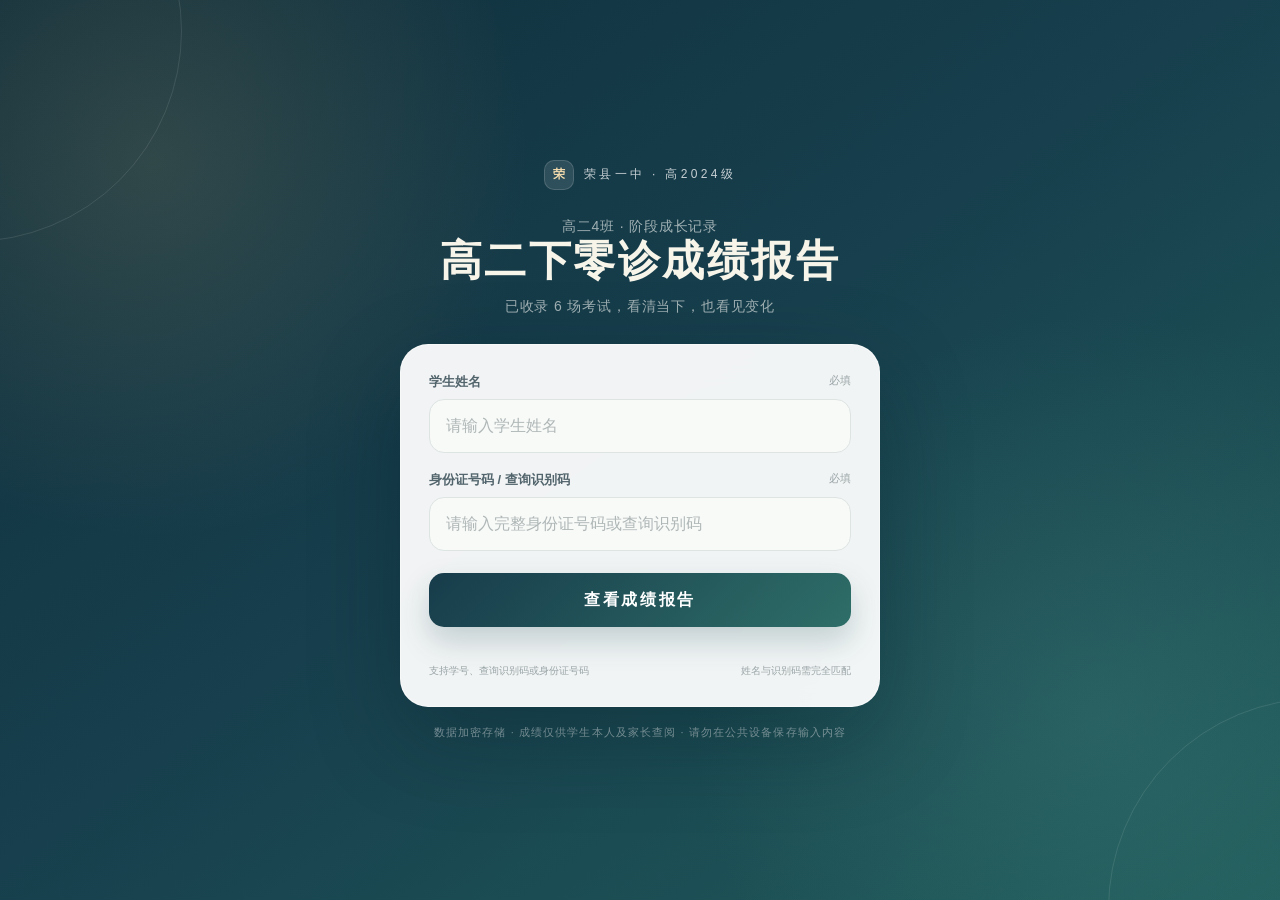
==== index.html @ 8558c01c "feat: 共享加密单源化+一键迁移清理+弱识别码生成+自动重试 - 新增 shared-crypto.js：凭据归一化/PBKDF2 参数/v3 派生与加解密的唯一事实来源，   查询页与发布台共同" ====
<!doctype html>
<html lang="zh-CN">
<head>
  <meta charset="utf-8">
  <meta name="viewport" content="width=device-width, initial-scale=1, viewport-fit=cover">
  <meta name="color-scheme" content="light">
  <meta name="theme-color" content="#173c4b">
  <meta name="robots" content="noindex,nofollow,noarchive">
  <meta http-equiv="Cache-Control" content="no-store, max-age=0">
  <title>个人成绩查询</title>
  <style>
    :root {
      --ink: #172733;
      --muted: #718087;
      --paper: #f4f2ec;
      --surface: rgba(255, 255, 255, .88);
      --surface-solid: #fffefa;
      --line: rgba(27, 55, 66, .11);
      --navy: #173c4b;
      --navy-2: #245768;
      --jade: #2f7168;
      --jade-soft: #e8f2ee;
      --gold: #bd8b48;
      --gold-soft: #f7eddd;
      --rose: #ad6261;
      --rose-soft: #f7eae8;
      --shadow: 0 22px 60px rgba(25, 48, 57, .10);
      --radius-xl: 30px;
      --radius-lg: 22px;
      --radius-md: 16px;
    }

    * { box-sizing: border-box; }
    html { scroll-behavior: smooth; }
    body {
      margin: 0;
      min-height: 100vh;
      color: var(--ink);
      background: var(--paper);
      font-family: -apple-system, BlinkMacSystemFont, "PingFang SC", "Microsoft YaHei", "Noto Sans CJK SC", sans-serif;
      -webkit-font-smoothing: antialiased;
      font-variant-numeric: tabular-nums;
    }
    button, input { font: inherit; }
    button { -webkit-tap-highlight-color: transparent; }
    [hidden] { display: none !important; }

    .query-view {
      position: relative;
      min-height: 100vh;
      display: grid;
      place-items: center;
      overflow: hidden;
      padding: 32px 18px;
      color: #f7f4ea;
      background:
        radial-gradient(circle at 12% 18%, rgba(211, 176, 114, .16), transparent 28%),
        radial-gradient(circle at 86% 80%, rgba(95, 163, 151, .19), transparent 31%),
        linear-gradient(145deg, #102f3c 0%, #173f4d 48%, #205c5b 100%);
    }
    .query-view::before,
    .query-view::after {
      content: "";
      position: absolute;
      width: 420px;
      height: 420px;
      border: 1px solid rgba(255,255,255,.10);
      border-radius: 50%;
    }
    .query-view::before { left: -240px; top: -180px; }
    .query-view::after { right: -250px; bottom: -220px; }

    .query-shell {
      position: relative;
      z-index: 1;
      width: min(100%, 480px);
    }
    .brand-mark {
      display: flex;
      align-items: center;
      justify-content: center;
      gap: 10px;
      margin-bottom: 28px;
      color: rgba(255,255,255,.76);
      font-size: 12px;
      letter-spacing: .28em;
    }
    .brand-seal {
      width: 30px;
      height: 30px;
      display: grid;
      place-items: center;
      border-radius: 10px;
      background: rgba(255,255,255,.11);
      border: 1px solid rgba(255,255,255,.15);
      color: #f5dcae;
      font-weight: 700;
      letter-spacing: 0;
    }
    .query-heading { text-align: center; margin-bottom: 28px; }
    .query-kicker {
      margin: 0 0 11px;
      color: #e3c48c;
      font-size: 12px;
      letter-spacing: .35em;
    }
    .query-heading h1 {
      margin: 0;
      font-size: clamp(30px, 8vw, 42px);
      font-weight: 660;
      letter-spacing: .06em;
      line-height: 1.18;
    }
    .query-heading p {
      margin: 13px 0 0;
      color: rgba(244,247,244,.62);
      font-size: 14px;
      letter-spacing: .06em;
    }
    .query-card {
      padding: 28px;
      border-radius: 28px;
      background: rgba(255,255,255,.94);
      border: 1px solid rgba(255,255,255,.50);
      box-shadow: 0 32px 90px rgba(4, 23, 31, .28);
      color: var(--ink);
      backdrop-filter: blur(18px);
    }
    .field + .field { margin-top: 18px; }
    .field label {
      display: flex;
      justify-content: space-between;
      margin: 0 0 8px;
      color: #52646c;
      font-size: 13px;
      font-weight: 650;
    }
    .field label span { color: #9aa5a7; font-weight: 400; font-size: 11px; }
    .field input {
      width: 100%;
      height: 54px;
      padding: 0 16px;
      border: 1px solid #dde4e2;
      border-radius: 15px;
      outline: none;
      color: var(--ink);
      background: #f8faf8;
      transition: .2s ease;
    }
    .field input:focus {
      border-color: #5c928a;
      background: white;
      box-shadow: 0 0 0 4px rgba(47, 113, 104, .10);
    }
    .field input[aria-invalid="true"] { border-color: #bf7470; background: #fffafa; box-shadow: 0 0 0 3px rgba(173,98,97,.08); }
    .field input::placeholder { color: #afb7b7; }
    .input-wrap { position: relative; }
    .input-wrap input { padding-right: 48px; }
    .field-clear { position: absolute; top: 50%; right: 11px; width: 30px; height: 30px; display: grid; place-items: center; padding: 0; border: 0; border-radius: 50%; color: #7d8a8c; background: #e9efed; font-size: 18px; line-height: 1; transform: translateY(-50%); cursor: pointer; }
    .field-clear:hover { color: var(--navy); background: #dce9e5; }
    .primary-btn {
      width: 100%;
      height: 54px;
      margin-top: 22px;
      border: 0;
      border-radius: 15px;
      color: white;
      background: linear-gradient(135deg, #173c4b, #2e6e68);
      box-shadow: 0 14px 30px rgba(28, 79, 82, .22);
      font-weight: 650;
      letter-spacing: .16em;
      cursor: pointer;
      transition: transform .2s ease, box-shadow .2s ease;
    }
    .primary-btn:hover { transform: translateY(-1px); box-shadow: 0 18px 34px rgba(28, 79, 82, .28); }
    .primary-btn:active { transform: translateY(0); }
    .primary-btn:disabled { opacity: .72; cursor: wait; transform: none; }
    .primary-btn[aria-busy="true"]::after { content: ""; width: 13px; height: 13px; margin-left: 8px; border: 2px solid rgba(255,255,255,.42); border-top-color: #fff; border-radius: 50%; animation: spin .7s linear infinite; }
    .error {
      min-height: 20px;
      margin-top: 12px;
      color: #a55353;
      text-align: center;
      font-size: 12px;
    }
    .query-helper { display: flex; justify-content: space-between; gap: 12px; margin-top: 4px; color: #9aa5a7; font-size: 10px; line-height: 1.5; }
    .query-js-warning { margin: 12px 0 0; padding: 10px 12px; border-radius: 10px; color: #8a4f4f; background: var(--rose-soft); font-size: 12px; text-align: center; }
    .query-note {
      margin: 18px 0 0;
      color: rgba(255,255,255,.48);
      text-align: center;
      font-size: 11px;
      letter-spacing: .10em;
    }

    .report-view { min-height: 100vh; padding: 22px 18px 56px; }
    .report-shell { width: min(100%, 1120px); margin: 0 auto; }
    .report-nav {
      display: flex;
      align-items: center;
      justify-content: space-between;
      min-height: 48px;
      margin-bottom: 18px;
    }
    .report-brand { display: flex; align-items: center; gap: 10px; color: var(--navy); font-weight: 700; }
    .report-brand .brand-seal { color: white; background: var(--navy); border: 0; }
    .ghost-btn {
      min-height: 40px;
      padding: 0 16px;
      border-radius: 999px;
      border: 1px solid var(--line);
      background: rgba(255,255,255,.72);
      color: #4d6068;
      cursor: pointer;
    }
    .hero {
      position: relative;
      overflow: hidden;
      display: grid;
      grid-template-columns: minmax(260px, 1.05fr) minmax(360px, 1.35fr);
      gap: 28px;
      padding: clamp(26px, 4.5vw, 48px);
      border-radius: var(--radius-xl);
      color: white;
      background:
        radial-gradient(circle at 92% 8%, rgba(222, 190, 130, .18), transparent 34%),
        linear-gradient(135deg, #153946 0%, #1e5260 60%, #2d6b63 100%);
      box-shadow: var(--shadow);
    }
    .hero::after {
      content: "";
      position: absolute;
      width: 360px;
      height: 360px;
      right: -220px;
      bottom: -250px;
      border-radius: 50%;
      border: 1px solid rgba(255,255,255,.16);
    }
    .student-meta { position: relative; z-index: 1; }
    .eyebrow { margin: 0 0 12px; color: rgba(255,255,255,.60); font-size: 11px; letter-spacing: .24em; }
    .student-name { margin: 0; font-size: clamp(30px, 5vw, 44px); font-weight: 680; letter-spacing: .08em; }
    .class-tag {
      display: inline-flex;
      margin-top: 12px;
      padding: 6px 11px;
      border-radius: 999px;
      color: #e9d6ad;
      background: rgba(255,255,255,.09);
      border: 1px solid rgba(255,255,255,.12);
      font-size: 11px;
    }
    .score-line { display: flex; align-items: flex-end; gap: 12px; margin-top: 30px; }
    .score-number { font-size: clamp(58px, 10vw, 88px); font-weight: 740; letter-spacing: -.05em; line-height: .86; }
    .score-unit { padding-bottom: 8px; color: rgba(255,255,255,.58); font-size: 13px; }
    .status-badge {
      display: inline-flex;
      align-items: center;
      gap: 8px;
      margin-top: 20px;
      padding: 8px 12px;
      border-radius: 999px;
      background: rgba(255,255,255,.11);
      border: 1px solid rgba(255,255,255,.14);
      font-size: 13px;
    }
    .status-dot { width: 8px; height: 8px; border-radius: 50%; background: #8fd0b4; box-shadow: 0 0 0 5px rgba(143,208,180,.11); }
    .hero-data { position: relative; z-index: 1; display: grid; align-content: center; gap: 12px; }
    .rank-grid { display: grid; grid-template-columns: repeat(3, 1fr); gap: 12px; }
    .rank-card, .cutoff-card {
      padding: 18px;
      border-radius: 18px;
      background: rgba(255,255,255,.09);
      border: 1px solid rgba(255,255,255,.12);
    }
    .rank-card span, .cutoff-card span { display: block; color: rgba(255,255,255,.55); font-size: 10px; letter-spacing: .10em; }
    .rank-card strong { display: block; margin-top: 7px; font-size: clamp(20px, 3vw, 30px); font-weight: 680; }
    .rank-card small { color: rgba(255,255,255,.46); font-size: 10px; }
    .cutoff-grid { display: grid; grid-template-columns: 1fr 1fr; gap: 12px; }
    .cutoff-card strong { display: block; margin-top: 7px; font-size: 20px; }
    .cutoff-card small { display: block; margin-top: 4px; color: rgba(255,255,255,.48); font-size: 10px; }

    .section-grid { display: grid; grid-template-columns: 1.12fr .88fr; gap: 18px; margin-top: 18px; }
    .panel {
      padding: clamp(20px, 3vw, 28px);
      border-radius: var(--radius-lg);
      background: var(--surface);
      border: 1px solid rgba(255,255,255,.75);
      box-shadow: 0 12px 40px rgba(25, 48, 57, .055);
      backdrop-filter: blur(10px);
    }
    .panel-head { display: flex; align-items: flex-start; justify-content: space-between; gap: 18px; margin-bottom: 20px; }
    .panel-title { margin: 0; font-size: 18px; font-weight: 700; letter-spacing: .04em; }
    .panel-subtitle { margin: 6px 0 0; color: var(--muted); font-size: 12px; line-height: 1.6; }
    .tiny-legend { color: #899496; font-size: 10px; white-space: nowrap; }

    .subjects { display: grid; gap: 10px; }
    .subject-row {
      padding: 16px;
      border-radius: 17px;
      background: #fbfbf8;
      border: 1px solid #edf0ec;
    }
    .subject-top { display: grid; grid-template-columns: 52px 64px 1fr auto; align-items: center; gap: 12px; }
    .subject-name { color: #41545c; font-size: 13px; font-weight: 700; }
    .subject-score { font-size: 25px; font-weight: 750; letter-spacing: -.03em; }
    .subject-score small { margin-left: 2px; color: #9aa4a4; font-size: 10px; font-weight: 400; }
    .subject-rank { color: #738186; font-size: 11px; }
    .state-pill { padding: 6px 9px; border-radius: 999px; font-size: 10px; font-weight: 700; white-space: nowrap; }
    .state-control { color: #245f50; background: var(--jade-soft); }
    .state-bachelor { color: #745622; background: var(--gold-soft); }
    .state-close { color: #875858; background: var(--rose-soft); }
    .state-below { color: #7a6d69; background: #eeeae6; }
    .meter { position: relative; height: 7px; margin: 14px 0 8px; border-radius: 999px; background: #e9ece8; overflow: visible; }
    .meter-fill { display: block; height: 100%; border-radius: inherit; background: linear-gradient(90deg, #9ebcb5, #36756c); }
    .meter-mark { position: absolute; top: -3px; width: 2px; height: 13px; border-radius: 2px; }
    .meter-mark.bachelor { background: #cda25d; }
    .meter-mark.control { background: #235d54; }
    .subject-foot { display: flex; justify-content: space-between; gap: 10px; color: #879294; font-size: 10px; }
    .subject-diffs { display: flex; gap: 10px; flex-wrap: wrap; }
    .diff-positive { color: #2f7168; }
    .diff-negative { color: #9a6762; }

    .insights { display: grid; gap: 12px; }
    .insight {
      position: relative;
      padding: 18px 18px 18px 50px;
      border-radius: 18px;
      background: #fbfbf8;
      border: 1px solid #edf0ec;
    }
    .insight-index {
      position: absolute;
      left: 17px;
      top: 17px;
      width: 22px;
      height: 22px;
      display: grid;
      place-items: center;
      border-radius: 8px;
      color: white;
      background: var(--navy-2);
      font-size: 10px;
    }
    .insight h4 { margin: 0; color: #30464f; font-size: 13px; }
    .insight p { margin: 6px 0 0; color: #738084; font-size: 12px; line-height: 1.65; }

    .trend-panel { margin-top: 18px; }
    .trend-tabs { display: flex; gap: 7px; flex-wrap: wrap; }
    .trend-tab {
      min-height: 32px;
      padding: 0 12px;
      border: 1px solid #e2e8e5;
      border-radius: 999px;
      color: #66777d;
      background: #fafbf9;
      font-size: 11px;
      cursor: pointer;
    }
    .trend-tab.active { color: white; background: var(--navy); border-color: var(--navy); }
    .chart-wrap { position: relative; height: 260px; margin-top: 18px; }
    .chart-wrap canvas { display: block; width: 100%; height: 100%; }
    .chart-wrap canvas:focus-visible { outline: 3px solid rgba(47,113,104,.22); outline-offset: -3px; border-radius: 12px; }
    .chart-tooltip { position: absolute; z-index: 2; display: grid; gap: 3px; min-width: 112px; padding: 9px 11px; border: 1px solid rgba(255,255,255,.78); border-radius: 11px; color: #fff; background: rgba(23,60,75,.94); box-shadow: 0 10px 25px rgba(23,60,75,.18); pointer-events: none; font-size: 10px; }
    .chart-tooltip b { color: #e3c48c; font-size: 10px; }
    .chart-tooltip span { color: rgba(255,255,255,.78); }
    .chart-empty {
      position: absolute;
      inset: 0;
      display: grid;
      place-items: center;
      border-radius: 18px;
      color: #879294;
      background: #f8f9f6;
      font-size: 12px;
    }
    .exam-strip { display: grid; grid-template-columns: repeat(6, 1fr); gap: 8px; margin-top: 8px; }
    .exam-card { padding: 10px 8px; border-radius: 13px; background: #f8f9f6; text-align: center; }
    .exam-card strong { display: block; color: #334952; font-size: 12px; }
    .exam-card span { display: block; margin-top: 4px; color: #8b9697; font-size: 9px; line-height: 1.35; }

    .rank-timeline { display: grid; grid-template-columns: repeat(6, 1fr); gap: 9px; margin-top: 16px; }
    .rank-stop { min-height: 116px; padding: 13px; border-radius: 16px; background: #fafaf7; border: 1px solid #edf0ec; }
    .scope-tag { display: inline-flex; padding: 4px 7px; border-radius: 999px; font-size: 9px; }
    .scope-city { color: #2b5d70; background: #e7f0f3; }
    .scope-school { color: #4e685f; background: #e9f0ec; }
    .rank-stop strong { display: block; margin-top: 13px; font-size: 19px; }
    .rank-stop p { margin: 5px 0 0; color: #849092; font-size: 10px; line-height: 1.45; }
    .zero-ranks { margin-top: 8px; color: #587079; font-size: 9px; line-height: 1.6; }

    .detail-grid { display: grid; grid-template-columns: 1fr 1fr; gap: 18px; margin-top: 18px; }
    details.panel { padding: 0; overflow: hidden; }
    details.panel summary {
      list-style: none;
      display: flex;
      align-items: center;
      justify-content: space-between;
      gap: 18px;
      padding: 22px 24px;
      cursor: pointer;
    }
    details.panel summary::-webkit-details-marker { display: none; }
    .summary-sign { width: 30px; height: 30px; display: grid; place-items: center; border-radius: 50%; background: #edf2ef; color: #526b63; transition: transform .2s ease; }
    details[open] .summary-sign { transform: rotate(45deg); }
    .detail-body { padding: 0 24px 24px; }
    .knowledge-list { display: grid; gap: 10px; }
    .knowledge-item { display: grid; grid-template-columns: 44px 1fr auto; gap: 10px; align-items: center; padding: 13px; border-radius: 14px; background: #fafaf7; }
    .knowledge-item b { font-size: 12px; }
    .knowledge-item span { color: #68787d; font-size: 11px; }
    .knowledge-item small { color: #9b6a62; font-size: 10px; }

    .class-context { display: grid; grid-template-columns: repeat(4, 1fr); gap: 10px; }
    .context-stat { padding: 16px; border-radius: 16px; background: #fafaf7; text-align: center; }
    .context-stat strong { display: block; font-size: 22px; }
    .context-stat span { display: block; margin-top: 5px; color: #849092; font-size: 10px; }
    .source-note { margin: 18px 0 0; color: #929b9a; text-align: center; font-size: 10px; line-height: 1.7; }
    .report-actions { display: flex; justify-content: center; gap: 9px; margin: 17px 0 0; }
    .report-actions .ghost-btn { min-width: 108px; min-height: 38px; font-size: 11px; }
    .report-action-main { color: #fff; border-color: var(--navy); background: var(--navy); }

    .fade-in { animation: fadeIn .45s ease both; }
    @keyframes fadeIn { from { opacity: 0; transform: translateY(10px); } to { opacity: 1; transform: translateY(0); } }
    @keyframes spin { to { transform: rotate(360deg); } }

    @media (max-width: 860px) {
      .hero, .section-grid, .detail-grid { grid-template-columns: 1fr; }
      .rank-timeline { grid-template-columns: repeat(3, 1fr); }
      .exam-strip { grid-template-columns: repeat(3, 1fr); }
    }
    @media (max-width: 560px) {
      .report-view { padding: 12px 10px 38px; }
      .report-nav { padding: 0 6px; }
      .hero { padding: 26px 20px; border-radius: 24px; }
      .score-number { font-size: 68px; }
      .rank-grid { grid-template-columns: 1fr 1fr 1fr; gap: 7px; }
      .rank-card { padding: 13px 9px; }
      .rank-card strong { font-size: 20px; }
      .cutoff-card { padding: 14px; }
      .panel { padding: 20px 16px; }
      .subject-top { grid-template-columns: 43px 58px 1fr; gap: 8px; }
      .subject-rank { text-align: right; }
      .state-pill { grid-column: 1 / -1; justify-self: start; }
      .rank-timeline { grid-template-columns: 1fr 1fr; }
      .class-context { grid-template-columns: 1fr 1fr; }
      .panel-head { flex-direction: column; gap: 8px; }
      .chart-wrap { height: 230px; }
      .query-card { padding: 24px 20px; }
      .query-helper { flex-direction: column; gap: 3px; text-align: center; }
      .report-actions { position: sticky; bottom: calc(10px + env(safe-area-inset-bottom)); z-index: 5; margin: 17px -8px 0; padding: 8px; border: 1px solid rgba(255,255,255,.72); border-radius: 16px; background: rgba(244,242,236,.86); box-shadow: 0 12px 30px rgba(25,48,57,.10); backdrop-filter: blur(12px); }
      .report-actions .ghost-btn { flex: 1; }
    }
  </style>
</head>
<body>
  <main>
    <section class="query-view" id="queryView">
      <div class="query-shell fade-in">
        <div class="brand-mark"><span class="brand-seal">荣</span><span>荣县一中 · 高2024级</span></div>
        <header class="query-heading">
          <p class="query-kicker" id="queryKicker">阶段成长记录</p>
          <h1 id="queryTitle">个人成绩查询</h1>
          <p id="querySubtitle">看清当下，也看见这一路的变化</p>
        </header>
        <form class="query-card" id="queryForm" novalidate aria-describedby="queryHint">
          <div class="field">
            <label for="nameInput">学生姓名 <span>必填</span></label>
            <div class="input-wrap"><input id="nameInput" name="name" type="text" autocomplete="off" autocapitalize="none" autocorrect="off" spellcheck="false" enterkeyhint="next" maxlength="20" placeholder="请输入学生姓名"><button class="field-clear" type="button" data-clear="nameInput" aria-label="清空学生姓名" hidden>×</button></div>
          </div>
          <div class="field">
            <label for="idInput">身份证号码 / 查询识别码 <span>必填</span></label>
            <div class="input-wrap"><input id="idInput" name="id" type="text" inputmode="text" autocomplete="off" autocapitalize="characters" autocorrect="off" spellcheck="false" enterkeyhint="done" maxlength="40" placeholder="请输入完整身份证号码或查询识别码"><button class="field-clear" type="button" data-clear="idInput" aria-label="清空查询识别码" hidden>×</button></div>
          </div>
          <button class="primary-btn" id="queryButton" type="submit">查看成绩报告</button>
          <div class="error" id="errorText" role="alert" aria-live="polite"></div>
          <noscript><p class="query-js-warning">成绩解密需要 JavaScript，请开启后刷新页面。</p></noscript>
          <div class="query-helper"><span>支持学号、查询识别码或身份证号码</span><span>姓名与识别码需完全匹配</span></div>
        </form>
        <p class="query-note" id="queryHint">数据加密存储 · 成绩仅供学生本人及家长查阅 · 请勿在公共设备保存输入内容</p>
      </div>
    </section>

    <section class="report-view" id="reportView" hidden>
      <div class="report-shell" id="reportShell"></div>
    </section>
  </main>

  <script src="shared-crypto.js?v=20260829-1"></script>
  <script>
    "use strict";
    const STUDENTS = [];
    // 班级聚合数据（平均分/上线人数等）不再硬编码在公开页面源码中：
    // 这些数字只随学生本人的加密记录（classSummary 字段）在查询成功后展示。
    const CLASS_SUMMARY = null;
    const BUILD_META = {"examCount":6,"className":"高二4班","latestExam":"高二下零诊","latestExamId":"legacy-zero","dataVersion":"legacy-20260716","generatedAt":"2026-07-16T12:45:11.778Z"};

    const SUBJECTS = [
      { key: "chinese", name: "语文", max: 150 },
      { key: "math", name: "数学", max: 150 },
      { key: "english", name: "英语", max: 150 },
      { key: "physics", name: "物理", max: 100 },
      { key: "chemistry", name: "化学", max: 100 },
      { key: "biology", name: "生物", max: 100 },
    ];
    const EXAM_SHORT = {
      "高一下期末": "高一下期末",
      "高二上期末": "高二上期末",
      "高二下第一次月考": "第一次月考",
      "高二下半期考试": "半期考试",
      "高二下第二次月考": "第二次月考",
      "高二下零诊": "零诊",
    };

    const queryView = document.getElementById("queryView");
    const reportView = document.getElementById("reportView");
    const reportShell = document.getElementById("reportShell");
    const queryForm = document.getElementById("queryForm");
    const nameInput = document.getElementById("nameInput");
    const idInput = document.getElementById("idInput");
    const errorText = document.getElementById("errorText");
    const queryButton = document.getElementById("queryButton");
    const queryKicker = document.getElementById("queryKicker");
    const queryTitle = document.getElementById("queryTitle");
    const querySubtitle = document.getElementById("querySubtitle");

    const escapeHtml = (value) => String(value ?? "")
      .replace(/&/g, "&amp;")
      .replace(/</g, "&lt;")
      .replace(/>/g, "&gt;")
      .replace(/\"/g, "&quot;")
      .replace(/'/g, "&#039;");
    const number = (value) => {
      if (value == null) return null;
      if (typeof value === "string" && !value.trim()) return null;
      if (["—", "-", "--", "无", "暂无", "null", "undefined", "/"].includes(String(value).trim().toLowerCase())) return null;
      const parsed = Number(value);
      return Number.isFinite(parsed) ? parsed : null;
    };
    const fmt = (value, digits = 1) => number(value) == null ? "—" : Number(value).toFixed(digits).replace(/\.0$/, "");
    const signed = (value) => {
      const n = number(value);
      return n == null ? "—" : `${n >= 0 ? "+" : ""}${n.toFixed(1)}`;
    };
    const statusFor = (controlDiff, bachelorDiff) => {
      const control = number(controlDiff);
      const bachelor = number(bachelorDiff);
      if (control != null && control >= 0) return { label: "特控线上", cls: "state-control" };
      if (bachelor != null && bachelor >= 0) return { label: "本科线上", cls: "state-bachelor" };
      if (bachelor != null && bachelor >= -10) return { label: "本科临界", cls: "state-close" };
      if (bachelor != null) return { label: "本科线下", cls: "state-below" };
      return { label: "暂无线差", cls: "state-close" };
    };
    const diffClass = (value) => number(value) == null ? "diff-neutral" : number(value) >= 0 ? "diff-positive" : "diff-negative";

    // 加密与凭据归一化原语统一来自 shared-crypto.js（与发布工作台共用同一份实现）
    const { sha256Hex, canonicalStudentName, canonicalQueryId, buildStudentSecret, deriveV3Keyring, decryptV3Record, decryptLegacyRecord } = window.GradeQueryCrypto;

    let dataBundlePromise = null;
    let versionInfoPromise = null;
    let activeDataMeta = { ...BUILD_META, schemaVersion: 1, dataVersion: BUILD_META.dataVersion || "legacy" };
    let chartObserver = null;
    let autoRetryTimer = null;
    let autoRetryCount = 0;

    async function fetchTextWithTimeout(url, timeout = 9000) {
      const controller = new AbortController();
      const timer = window.setTimeout(() => controller.abort(), timeout);
      try {
        const response = await fetch(url, { cache: "no-store", signal: controller.signal });
        if (!response.ok) return null;
        return await response.text();
      } finally {
        window.clearTimeout(timer);
      }
    }

    async function fetchJsonWithTimeout(url, timeout = 9000) {
      const text = await fetchTextWithTimeout(url, timeout);
      return text == null ? null : JSON.parse(text);
    }

    function applyLandingMeta(meta) {
      if (!meta?.latestExam) return;
      const reportTitle = `${meta.latestExam}成绩报告`;
      queryTitle.textContent = reportTitle;
      queryKicker.textContent = meta.className ? `${meta.className} · 阶段成长记录` : "阶段成长记录";
      querySubtitle.textContent = meta.examCount > 1 ? `已收录 ${meta.examCount} 场考试，看清当下，也看见变化` : "看清当下，也看见这一路的变化";
      document.title = `${reportTitle} · ${meta.className || "成绩查询"}`;
    }

    function loadVersionInfo() {
      if (!versionInfoPromise) {
        versionInfoPromise = fetchJsonWithTimeout(`data/version.json?v=${Date.now()}`).then((version) => {
          if (version?.kind !== "grade-query-version" || version.schemaVersion !== 2) {
            versionInfoPromise = null;
            return null;
          }
          activeDataMeta = { ...activeDataMeta, ...version };
          applyLandingMeta(version);
          return version;
        }).catch(() => {
          versionInfoPromise = null;
          return null;
        });
      }
      return versionInfoPromise;
    }

    function loadDataBundle() {
      if (!dataBundlePromise) {
        const task = Promise.all([
          loadVersionInfo(),
          fetchTextWithTimeout(`data/grade-data.v2.json?v=${Date.now()}`),
        ]).then(async ([version, rawBundle]) => {
          if (!rawBundle) {
            if (version) {
              versionInfoPromise = null;
              const updating = new Error("成绩数据文件尚未同步完成。");
              updating.code = "DATA_UPDATING";
              throw updating;
            }
            return null;
          }
          let bundle;
          try { bundle = JSON.parse(rawBundle); }
          catch (error) {
            const invalid = new Error("成绩数据文件格式异常，请联系老师重新发布。");
            invalid.code = "DATA_INVALID";
            throw invalid;
          }
          if (bundle?.kind !== "grade-query-bundle" || bundle.schemaVersion !== 2) {
            const invalid = new Error("成绩数据文件版本无法识别，请联系老师重新发布。");
            invalid.code = "DATA_INVALID";
            throw invalid;
          }
          if (!version?.bundleSha256) {
            const updating = new Error("成绩数据版本文件尚未同步完成。");
            updating.code = "DATA_UPDATING";
            throw updating;
          }
          const actualHash = await sha256Hex(JSON.stringify(bundle));
          if (actualHash !== version.bundleSha256 || (version.dataVersion && version.dataVersion !== bundle.dataVersion)) {
            versionInfoPromise = null;
            const updating = new Error("成绩数据正在更新，版本尚未同步完成。");
            updating.code = "DATA_UPDATING";
            throw updating;
          }
          const recordCount = Object.keys(bundle.records || {}).length;
          if (!bundle.records || recordCount !== bundle.recordCount || recordCount !== bundle.studentCount) {
            const invalid = new Error("成绩数据记录数量校验失败，请联系老师重新发布。");
            invalid.code = "DATA_INVALID";
            throw invalid;
          }
          activeDataMeta = {
            ...activeDataMeta,
            schemaVersion: bundle.schemaVersion,
            dataVersion: bundle.dataVersion || "v2",
            generatedAt: bundle.generatedAt,
            studentCount: bundle.studentCount,
            examCount: bundle.examCount,
            latestExam: bundle.latestExam,
          };
          applyLandingMeta(activeDataMeta);
          return bundle;
        });
        dataBundlePromise = task.then((bundle) => {
          if (!bundle) dataBundlePromise = null;
          return bundle;
        }).catch((error) => {
          dataBundlePromise = null;
          throw error;
        });
      }
      return dataBundlePromise;
    }

    async function loadStudent(name, id) {
      const secret = await buildStudentSecret(name, id);
      const bundle = await loadDataBundle();
      const v3Keyring = await deriveV3Keyring(secret);
      if (bundle) {
        const records = bundle.records || {};
        const v3Record = records[v3Keyring.fileId];
        if (v3Record && v3Record.v === 3) return decryptV3Record(v3Keyring, v3Record);
        const v2Id = await sha256Hex(`grade-query-v2|${secret}`);
        if (records[v2Id]) return decryptLegacyRecord(secret, records[v2Id]);
        return null;
      }
      const legacyId = await sha256Hex(`grade-query-v1|${secret}`);
      const encrypted = await fetchJsonWithTimeout(`data/${legacyId}.json`);
      if (!encrypted) return null;
      return decryptLegacyRecord(secret, encrypted);
    }

    async function handleQuery(event) {
      if (event) event.preventDefault();
      if (autoRetryTimer) {
        window.clearTimeout(autoRetryTimer);
        autoRetryTimer = null;
      }
      const name = canonicalStudentName(nameInput.value);
      const id = canonicalQueryId(idInput.value);
      errorText.textContent = "";
      nameInput.removeAttribute("aria-invalid");
      idInput.removeAttribute("aria-invalid");
      if (!name || !id) {
        errorText.textContent = "请同时填写学生姓名和完整身份证号码 / 查询识别码";
        const missingInput = !name ? nameInput : idInput;
        missingInput.setAttribute("aria-invalid", "true");
        missingInput.focus();
        return;
      }
      if (!window.crypto?.subtle || !window.isSecureContext) {
        errorText.textContent = "请使用微信、Chrome、Edge 或 Safari 通过 HTTPS 打开本页面。";
        return;
      }
      queryButton.disabled = true;
      queryButton.textContent = "正在安全读取…";
      queryButton.setAttribute("aria-busy", "true");
      try {
        const student = await loadStudent(name, id);
        if (!student) {
          errorText.textContent = "姓名或查询识别信息不匹配，请重新核对";
          nameInput.setAttribute("aria-invalid", "true");
          idInput.setAttribute("aria-invalid", "true");
          return;
        }
        if (!student.current) {
          errorText.textContent = `该学生暂未匹配到${activeDataMeta.latestExam || "本次考试"}成绩`;
          return;
        }
        renderReport(student);
        autoRetryCount = 0;
      } catch (error) {
        console.error(error);
        queryView.hidden = false;
        reportView.hidden = true;
        // Pages 双文件发布存在短暂的 CDN 缓存错位窗口（通常 1 分钟内自愈），
        // 对家长最有用的做法是倒计时自动重试，而不是要求他们手动刷新。
        if (error?.code === "DATA_UPDATING" && autoRetryCount < 2 && nameInput.value.trim() && idInput.value.trim()) {
          autoRetryCount += 1;
          const waitSeconds = 30;
          errorText.textContent = `成绩数据正在更新，${waitSeconds} 秒后自动重试（第 ${autoRetryCount}/2 次）…`;
          autoRetryTimer = window.setTimeout(() => {
            autoRetryTimer = null;
            if (nameInput.value.trim() && idInput.value.trim()) queryForm.requestSubmit();
          }, waitSeconds * 1000);
          return;
        }
        errorText.textContent = error?.code === "DATA_UPDATING"
          ? "成绩数据正在更新，请稍等一分钟后刷新页面再查询。"
          : error?.code === "DATA_INVALID"
            ? "成绩数据文件异常，请联系老师重新发布。"
            : error?.name === "AbortError"
              ? "读取超时，请检查网络后重试。"
              : "查询失败，请检查网络后重试，或确认姓名和查询识别码。";
      } finally {
        queryButton.disabled = false;
        queryButton.textContent = "查看成绩报告";
        queryButton.removeAttribute("aria-busy");
      }
    }

    queryForm.addEventListener("submit", handleQuery);

    function syncClearButton(input) {
      const button = document.querySelector(`[data-clear="${input.id}"]`);
      if (button) button.hidden = !input.value;
    }

    [nameInput, idInput].forEach((input) => {
      input.addEventListener("input", () => {
        syncClearButton(input);
        input.removeAttribute("aria-invalid");
        errorText.textContent = "";
      });
      input.addEventListener("keydown", (event) => {
        if (event.isComposing || event.keyCode === 229) {
          if (event.key === "Enter") event.preventDefault();
          return;
        }
        if (event.key === "Enter" && input === nameInput && idInput.value.trim() === "") {
          event.preventDefault();
          idInput.focus();
        }
        if (event.key === "Enter" && input === idInput) {
          event.preventDefault();
          if (typeof queryForm.requestSubmit === "function") queryForm.requestSubmit();
          else queryButton.click();
        }
      });
      syncClearButton(input);
    });
    document.querySelectorAll("[data-clear]").forEach((button) => {
      button.addEventListener("click", () => {
        const input = document.getElementById(button.dataset.clear);
        if (!input) return;
        input.value = "";
        syncClearButton(input);
        input.removeAttribute("aria-invalid");
        input.focus();
        errorText.textContent = "";
      });
    });
    applyLandingMeta(activeDataMeta);
    loadVersionInfo();

    function subjectRows(student) {
      return SUBJECTS.map((subject) => {
        const item = student.current.subjects?.[subject.key] || { score: null, rank: null, controlDiff: null, bachelorDiff: null };
        const status = statusFor(item.controlDiff, item.bachelorDiff);
        const controlLine = item.score != null && item.controlDiff != null ? item.score - item.controlDiff : null;
        const bachelorLine = item.score != null && item.bachelorDiff != null ? item.score - item.bachelorDiff : null;
        const scorePct = item.score == null ? 0 : Math.max(0, Math.min(100, (item.score / subject.max) * 100));
        const controlPct = controlLine == null ? null : Math.max(0, Math.min(100, (controlLine / subject.max) * 100));
        const bachelorPct = bachelorLine == null ? null : Math.max(0, Math.min(100, (bachelorLine / subject.max) * 100));
        return `
          <article class="subject-row">
            <div class="subject-top">
              <span class="subject-name">${subject.name}</span>
              <strong class="subject-score">${fmt(item.score)}<small>分</small></strong>
              <span class="subject-rank">科目排名 ${fmt(item.rank, 0)}</span>
              <span class="state-pill ${status.cls}">${status.label}</span>
            </div>
            <div class="meter" aria-hidden="true">
              <i class="meter-fill" style="width:${scorePct}%"></i>
              <b class="meter-mark bachelor" style="${bachelorPct == null ? "display:none" : `left:${bachelorPct}%`}"></b>
              <b class="meter-mark control" style="${controlPct == null ? "display:none" : `left:${controlPct}%`}"></b>
            </div>
            <div class="subject-foot">
              <span>本科线 ${fmt(bachelorLine)}</span>
              <span class="subject-diffs">
                <b class="${diffClass(item.bachelorDiff)}">本科 ${signed(item.bachelorDiff)}</b>
                <b class="${diffClass(item.controlDiff)}">特控 ${signed(item.controlDiff)}</b>
              </span>
              <span>特控线 ${fmt(controlLine)}</span>
            </div>
          </article>`;
      }).join("");
    }

    function createInsights(student) {
      const pairs = SUBJECTS.map((subject) => ({ ...subject, ...(student.current.subjects?.[subject.key] || {}) }))
        .filter((item) => number(item.score) != null || number(item.controlDiff) != null || number(item.bachelorDiff) != null)
        .map((item) => ({ ...item, strength: number(item.controlDiff) ?? (number(item.score) == null ? -999 : (number(item.score) / item.max) * 100) }));
      const strongest = [...pairs].sort((a, b) => b.strength - a.strength).slice(0, 2);
      const belowControl = pairs.filter((item) => number(item.controlDiff) != null && number(item.controlDiff) < 0).sort((a, b) => Math.abs(a.controlDiff) - Math.abs(b.controlDiff));
      const belowBachelor = pairs.filter((item) => number(item.bachelorDiff) != null && number(item.bachelorDiff) < 0).sort((a, b) => Math.abs(a.bachelorDiff) - Math.abs(b.bachelorDiff));
      const focus = belowControl[0] ?? belowBachelor[0] ?? strongest[0];
      const exams = (student.exams || []).filter((exam) => number(exam.total) != null);
      const latest = exams[exams.length - 1];
      const previous = exams[exams.length - 2];
      const previousSameScope = latest ? [...exams.slice(0, -1)].reverse().find((exam) => exam.scope === latest.scope && number(exam.rank) != null) : null;
      const scoreChange = latest && previous ? number(latest.total) - number(previous.total) : null;
      const rankChange = latest && previousSameScope && number(latest.rank) != null ? number(previousSameScope.rank) - number(latest.rank) : null;
      const scopeName = latest?.scope === "city" ? "市排名" : latest?.scope === "class" ? "班级排名" : "校排名";
      const rankText = rankChange == null
        ? ""
        : rankChange > 0
          ? `；同口径${scopeName}前进${rankChange}名。`
          : rankChange < 0
            ? `；同口径${scopeName}后移${Math.abs(rankChange)}名。`
            : `；同口径${scopeName}保持不变。`;
      const focusText = !focus
        ? "当前报告没有足够的科目线数据生成分析。"
        : number(focus.controlDiff) == null && number(focus.bachelorDiff) == null
          ? `${focus.name}是当前得分率相对较高的学科；补充科目线后可进一步判断达线情况。`
        : number(focus.controlDiff) < 0 && number(focus.bachelorDiff) != null && number(focus.bachelorDiff) >= 0
        ? `${focus.name}已达本科有效分，距离特控有效分${Math.abs(focus.controlDiff).toFixed(1)}分。`
        : number(focus.bachelorDiff) != null && number(focus.bachelorDiff) < 0
          ? `${focus.name}距离本科有效分${Math.abs(focus.bachelorDiff).toFixed(1)}分，是当前较接近的突破点。`
          : number(focus.controlDiff) != null && number(focus.controlDiff) < 0
            ? `${focus.name}距离特控有效分${Math.abs(focus.controlDiff).toFixed(1)}分。`
          : `${focus.name}目前处于较稳定的上线区间。`;
      const latestName = latest?.name || student.currentExam?.examName || "本次考试";
      const previousName = previous?.name || "上一次考试";
      return [
        { title: "优势表现", text: strongest.length ? `${strongest.map((item) => item.name).join("、")}是本次相对表现更突出的学科。` : "当前科目数据不足，暂不生成优势学科判断。" },
        { title: "关注方向", text: focusText },
        { title: "阶段变化", text: scoreChange == null ? `${latestName}是当前收录的第一场考试，后续发布后会自动形成趋势。` : `${latestName}总分较${previousName}${scoreChange >= 0 ? "上升" : "下降"}${Math.abs(scoreChange).toFixed(1)}分${rankText || "。"}` },
      ];
    }

    function rankTimeline(student) {
      return (student.exams || []).map((exam) => {
        const scope = exam.scope === "city" ? { label: "市排名", cls: "scope-city", key: "cityRank" } : exam.scope === "class" ? { label: "班排名", cls: "scope-school", key: "classRank" } : { label: "校排名", cls: "scope-school", key: "schoolRank" };
        const extra = [["市", exam.cityRank], ["校", exam.schoolRank], ["班", exam.classRank]]
          .filter(([label, value]) => number(value) != null && !((label === "市" && scope.key === "cityRank") || (label === "校" && scope.key === "schoolRank") || (label === "班" && scope.key === "classRank")))
          .slice(0, 2)
          .map(([label, value]) => `${label}第 ${fmt(value, 0)} 名`)
          .join(" · ");
        return `
          <div class="rank-stop">
            <span class="scope-tag ${scope.cls}">${scope.label}</span>
            <strong>第 ${fmt(exam.rank, 0)} 名</strong>
            <p>${escapeHtml(EXAM_SHORT[exam.name] || exam.name)}</p>
            ${extra ? `<div class="zero-ranks">${escapeHtml(extra)}</div>` : ""}
          </div>`;
      }).join("");
    }

    function knowledgeContent(student) {
      const items = [];
      for (const subject of SUBJECTS) {
        const detail = (student.knowledge || {})[subject.key];
        if (!detail?.weak?.length) continue;
        for (const point of detail.weak.slice(0, 2)) {
          items.push(`
            <div class="knowledge-item">
              <b>${subject.name}</b>
              <span>${escapeHtml(point.knowledge)} · ${escapeHtml(point.question)}</span>
              <small>失 ${fmt(point.loss)} 分</small>
            </div>`);
        }
      }
      return items.length ? items.join("") : `<p class="panel-subtitle">暂未匹配到小题知识点数据。</p>`;
    }

    function classContext(student) {
      const summary = student?.classSummary || CLASS_SUMMARY;
      if (!summary) return `<p class="panel-subtitle">暂未匹配到班级汇总数据。</p>`;
      return `
        <div class="class-context">
          <div class="context-stat"><strong>${fmt(summary.students, 0)}</strong><span>班级参考人数</span></div>
          <div class="context-stat"><strong>${fmt(summary.average)}</strong><span>本次班级平均分</span></div>
          <div class="context-stat"><strong>${fmt(summary.controlCount, 0)}</strong><span>特控上线人数</span></div>
          <div class="context-stat"><strong>${fmt(summary.bachelorCount, 0)}</strong><span>本科上线人数</span></div>
        </div>`;
    }

    function renderReport(student) {
      const current = student.current;
      const currentExamName = student.currentExam?.examName || activeDataMeta.latestExam || "本次考试";
      const examCount = (student.exams || []).length;
      const overall = statusFor(current.controlDiff, current.bachelorDiff);
      const insights = createInsights(student);
      const trendButtons = [{ key: "total", name: "总分" }, ...SUBJECTS].map((subject, index) =>
        `<button class="trend-tab ${index === 0 ? "active" : ""}" type="button" data-trend="${subject.key}">${subject.name}</button>`
      ).join("");
      const examCards = (student.exams || []).map((exam) => `
        <div class="exam-card"><strong>${fmt(exam.total)}</strong><span>${escapeHtml(EXAM_SHORT[exam.name] || exam.name)}</span></div>`
      ).join("") || `<div class="exam-card"><strong>—</strong><span>暂无记录</span></div>`;
      const rankingHtml = rankTimeline(student) || `<p class="panel-subtitle">暂无可展示的历次排名记录。</p>`;

      reportShell.innerHTML = `
        <nav class="report-nav">
          <div class="report-brand"><span class="brand-seal">荣</span><span>${escapeHtml(currentExamName)} · 成绩报告</span></div>
          <button class="ghost-btn" type="button" id="backButton">返回查询</button>
        </nav>

        <header class="hero fade-in">
          <div class="student-meta">
            <p class="eyebrow">${escapeHtml(currentExamName)} · 个人成绩概览</p>
            <h1 class="student-name">${escapeHtml(student.name)}</h1>
            <span class="class-tag">${escapeHtml(student.className)}</span>
            <div class="score-line"><strong class="score-number">${fmt(current.totalScore)}</strong><span class="score-unit">总分</span></div>
            <div class="status-badge"><i class="status-dot"></i>${overall.label}</div>
          </div>
          <div class="hero-data">
            <div class="rank-grid">
              <div class="rank-card"><span>全市排名</span><strong>${fmt(current.cityRank, 0)}</strong><small>市级参考范围</small></div>
              <div class="rank-card"><span>校内排名</span><strong>${fmt(current.schoolRank, 0)}</strong><small>年级成绩排名</small></div>
              <div class="rank-card"><span>班级排名</span><strong>${fmt(current.classRank, 0)}</strong><small>本班参考范围</small></div>
            </div>
            <div class="cutoff-grid">
              <div class="cutoff-card"><span>特控线差</span><strong>${signed(current.controlDiff)} 分</strong><small>特控线 ${fmt(current.controlLine)} 分</small></div>
              <div class="cutoff-card"><span>本科线差</span><strong>${signed(current.bachelorDiff)} 分</strong><small>本科线 ${fmt(current.bachelorLine)} 分</small></div>
            </div>
          </div>
        </header>

        <div class="section-grid">
          <section class="panel fade-in">
            <div class="panel-head">
              <div><h2 class="panel-title">各科上线情况</h2><p class="panel-subtitle">成绩点与本科、特控有效分放在同一条刻度上</p></div>
              <span class="tiny-legend">金色：本科线 · 绿色：特控线</span>
            </div>
            <div class="subjects">${subjectRows(student)}</div>
          </section>
          <section class="panel fade-in">
            <div class="panel-head"><div><h2 class="panel-title">本次观察</h2><p class="panel-subtitle">从成绩中提取三条最值得关注的信息</p></div></div>
            <div class="insights">${insights.map((item, index) => `<article class="insight"><span class="insight-index">0${index + 1}</span><h4>${escapeHtml(item.title)}</h4><p>${escapeHtml(item.text)}</p></article>`).join("")}</div>
          </section>
        </div>

        <section class="panel trend-panel fade-in">
          <div class="panel-head">
            <div><h2 class="panel-title">阶段成绩变化</h2><p class="panel-subtitle">选择科目查看${examCount || "历次"}场考试的分数走势</p></div>
            <div class="trend-tabs">${trendButtons}</div>
          </div>
          <div class="chart-wrap"><canvas id="trendCanvas" role="img" aria-label="历次成绩折线图"></canvas><div class="chart-tooltip" id="chartTooltip" hidden></div><div class="chart-empty" id="chartEmpty" hidden>历次数据不足，暂不绘制趋势线</div></div>
          <div class="exam-strip">${examCards}</div>
        </section>

        <section class="panel trend-panel fade-in">
          <div class="panel-head"><div><h2 class="panel-title">历次排名记录</h2><p class="panel-subtitle">每场考试按模板中的排名范围展示，不同范围不直接比较</p></div></div>
          <div class="rank-timeline">${rankingHtml}</div>
        </section>

        <div class="detail-grid">
          <details class="panel fade-in">
            <summary><div><h2 class="panel-title">小题与知识点</h2><p class="panel-subtitle">展开查看本次主要失分知识点</p></div><span class="summary-sign">＋</span></summary>
            <div class="detail-body"><div class="knowledge-list">${knowledgeContent(student)}</div></div>
          </details>
          <details class="panel fade-in">
            <summary><div><h2 class="panel-title">班级参考</h2><p class="panel-subtitle">只提供整体数据，辅助理解本次考试</p></div><span class="summary-sign">＋</span></summary>
            <div class="detail-body">${classContext(student)}</div>
          </details>
        </div>

        <p class="source-note">数据版本 ${escapeHtml(activeDataMeta.releaseId || activeDataMeta.dataVersion || "legacy")} · 生成于 ${escapeHtml(activeDataMeta.generatedAt || "—")}。<br>排名范围不同，请结合“市排名 / 校排名 / 班级排名”标签阅读。</p>
        <div class="report-actions" aria-label="报告操作"><button class="ghost-btn" type="button" id="reportTopButton">回到顶部</button><button class="ghost-btn report-action-main" type="button" id="backButtonBottom">继续查询</button></div>`;

      queryView.hidden = true;
      reportView.hidden = false;
      window.scrollTo(0, 0);
      document.getElementById("backButton").addEventListener("click", resetQuery);
      document.getElementById("backButtonBottom").addEventListener("click", resetQuery);
      document.getElementById("reportTopButton").addEventListener("click", () => window.scrollTo({ top: 0, behavior: "smooth" }));
      reportShell.querySelectorAll("[data-trend]").forEach((button) => {
        button.addEventListener("click", () => {
          reportShell.querySelectorAll("[data-trend]").forEach((item) => item.classList.remove("active"));
          button.classList.add("active");
          drawTrend(student, button.dataset.trend);
        });
      });
      bindChartInteractions(student);
      requestAnimationFrame(() => {
        try { drawTrend(student, "total"); }
        catch (error) { console.error(error); }
      });
      if (chartObserver) {
        chartObserver.disconnect();
        chartObserver = null;
      }
      if (window.ResizeObserver) {
        const chart = document.getElementById("trendCanvas");
        chartObserver = new ResizeObserver(() => {
          const active = reportShell.querySelector("[data-trend].active");
          if (active && document.body.contains(chart)) {
            try { drawTrend(student, active.dataset.trend); }
            catch (error) { console.error(error); }
          }
        });
        chartObserver.observe(chart.parentElement);
      }
    }

    function resetQuery() {
      if (chartObserver) {
        chartObserver.disconnect();
        chartObserver = null;
      }
      reportView.hidden = true;
      queryView.hidden = false;
      reportShell.innerHTML = "";
      nameInput.value = "";
      idInput.value = "";
      syncClearButton(nameInput);
      syncClearButton(idInput);
      errorText.textContent = "";
      nameInput.removeAttribute("aria-invalid");
      idInput.removeAttribute("aria-invalid");
      window.scrollTo(0, 0);
      nameInput.focus();
    }

    function bindChartInteractions(student) {
      const canvas = document.getElementById("trendCanvas");
      const tooltip = document.getElementById("chartTooltip");
      if (!canvas || !tooltip) return;
      const showTooltip = (event) => {
        const chartState = canvas.__chartState;
        if (!chartState?.entries?.length || chartState.entries.length < 2) return;
        const rect = canvas.getBoundingClientRect();
        const localX = Math.max(0, Math.min(rect.width, event.clientX - rect.left));
        let nearest = 0;
        let distance = Infinity;
        chartState.xValues.forEach((x, index) => {
          const next = Math.abs(x - localX);
          if (next < distance) { distance = next; nearest = index; }
        });
        const entry = chartState.entries[nearest];
        tooltip.innerHTML = `<b>${escapeHtml(entry.label)}</b><span>${escapeHtml(chartState.subjectName)}：${fmt(entry.value)} 分</span>`;
        tooltip.hidden = false;
        const wrap = canvas.parentElement;
        const tooltipWidth = tooltip.offsetWidth || 130;
        const left = Math.max(8, Math.min(wrap.clientWidth - tooltipWidth - 8, localX + 12));
        tooltip.style.left = `${left}px`;
        tooltip.style.top = "10px";
      };
      const hideTooltip = () => { tooltip.hidden = true; };
      canvas.addEventListener("pointermove", showTooltip);
      canvas.addEventListener("pointerdown", showTooltip);
      canvas.addEventListener("pointerleave", hideTooltip);
      canvas.addEventListener("pointercancel", hideTooltip);
      canvas.addEventListener("keydown", (event) => {
        if (!["ArrowLeft", "ArrowRight"].includes(event.key)) return;
        const chartState = canvas.__chartState;
        if (!chartState?.entries?.length) return;
        const current = Number(canvas.dataset.activePoint || 0);
        const next = Math.max(0, Math.min(chartState.entries.length - 1, current + (event.key === "ArrowRight" ? 1 : -1)));
        canvas.dataset.activePoint = next;
        const rect = canvas.getBoundingClientRect();
        showTooltip({ clientX: rect.left + chartState.xValues[next], clientY: rect.top + 20 });
      });
      canvas.tabIndex = 0;
      canvas.dataset.activePoint = "0";
    }

    function drawTrend(student, key) {
      const canvas = document.getElementById("trendCanvas");
      const empty = document.getElementById("chartEmpty");
      if (!canvas) return;
      const entries = (student.exams || [])
        .map((exam) => ({ label: EXAM_SHORT[exam.name] || exam.name, value: number(exam.scores?.[key]) }))
        .filter((entry) => entry.value != null);
      const rect = canvas.getBoundingClientRect();
      const width = Math.max(320, rect.width || 800);
      const height = Math.max(220, rect.height || 260);
      const ratio = Math.min(2, window.devicePixelRatio || 1);
      canvas.width = width * ratio;
      canvas.height = height * ratio;
      const ctx = canvas.getContext("2d");
      ctx.scale(ratio, ratio);
      ctx.clearRect(0, 0, width, height);
      if (entries.length < 2) {
        canvas.__chartState = { entries: [] };
        canvas.style.visibility = "hidden";
        if (empty) empty.hidden = false;
        return;
      }
      canvas.style.visibility = "visible";
      if (empty) empty.hidden = true;

      const values = entries.map((entry) => entry.value);
      const rawMin = Math.min(...values);
      const rawMax = Math.max(...values);
      const range = Math.max(10, rawMax - rawMin);
      const min = Math.max(0, rawMin - range * .22);
      const max = rawMax + range * .22;
      const pad = { left: 42, right: 24, top: 26, bottom: 36 };
      const plotW = width - pad.left - pad.right;
      const plotH = height - pad.top - pad.bottom;
      const x = (index) => pad.left + (plotW * index) / Math.max(1, entries.length - 1);
      const y = (value) => pad.top + ((max - value) / (max - min)) * plotH;
      canvas.__chartState = { entries, xValues: entries.map((entry, index) => x(index)), subjectName: key === "total" ? "总分" : (SUBJECTS.find((subject) => subject.key === key)?.name || key) };

      ctx.lineWidth = 1;
      ctx.strokeStyle = "rgba(31, 69, 78, .10)";
      ctx.fillStyle = "#879293";
      ctx.font = "10px -apple-system, BlinkMacSystemFont, 'Microsoft YaHei', sans-serif";
      ctx.textAlign = "right";
      for (let i = 0; i < 4; i += 1) {
        const py = pad.top + (plotH * i) / 3;
        const label = max - ((max - min) * i) / 3;
        ctx.beginPath();
        ctx.moveTo(pad.left, py);
        ctx.lineTo(width - pad.right, py);
        ctx.stroke();
        ctx.fillText(label.toFixed(0), pad.left - 8, py + 3);
      }

      const gradient = ctx.createLinearGradient(0, pad.top, 0, height - pad.bottom);
      gradient.addColorStop(0, "rgba(47, 113, 104, .22)");
      gradient.addColorStop(1, "rgba(47, 113, 104, 0)");
      ctx.beginPath();
      ctx.moveTo(x(0), height - pad.bottom);
      entries.forEach((entry, index) => ctx.lineTo(x(index), y(entry.value)));
      ctx.lineTo(x(entries.length - 1), height - pad.bottom);
      ctx.closePath();
      ctx.fillStyle = gradient;
      ctx.fill();

      ctx.beginPath();
      entries.forEach((entry, index) => {
        if (index === 0) ctx.moveTo(x(index), y(entry.value));
        else ctx.lineTo(x(index), y(entry.value));
      });
      ctx.strokeStyle = "#2f7168";
      ctx.lineWidth = 3;
      ctx.lineJoin = "round";
      ctx.lineCap = "round";
      ctx.stroke();

      entries.forEach((entry, index) => {
        const px = x(index);
        const py = y(entry.value);
        ctx.beginPath();
        ctx.arc(px, py, 5, 0, Math.PI * 2);
        ctx.fillStyle = "#fffefa";
        ctx.fill();
        ctx.strokeStyle = "#2f7168";
        ctx.lineWidth = 3;
        ctx.stroke();
        ctx.fillStyle = "#263f48";
        ctx.font = "600 11px -apple-system, BlinkMacSystemFont, 'Microsoft YaHei', sans-serif";
        ctx.textAlign = "center";
        ctx.fillText(fmt(entry.value), px, Math.max(14, py - 12));
      });
    }
  </script>
</body>
</html>
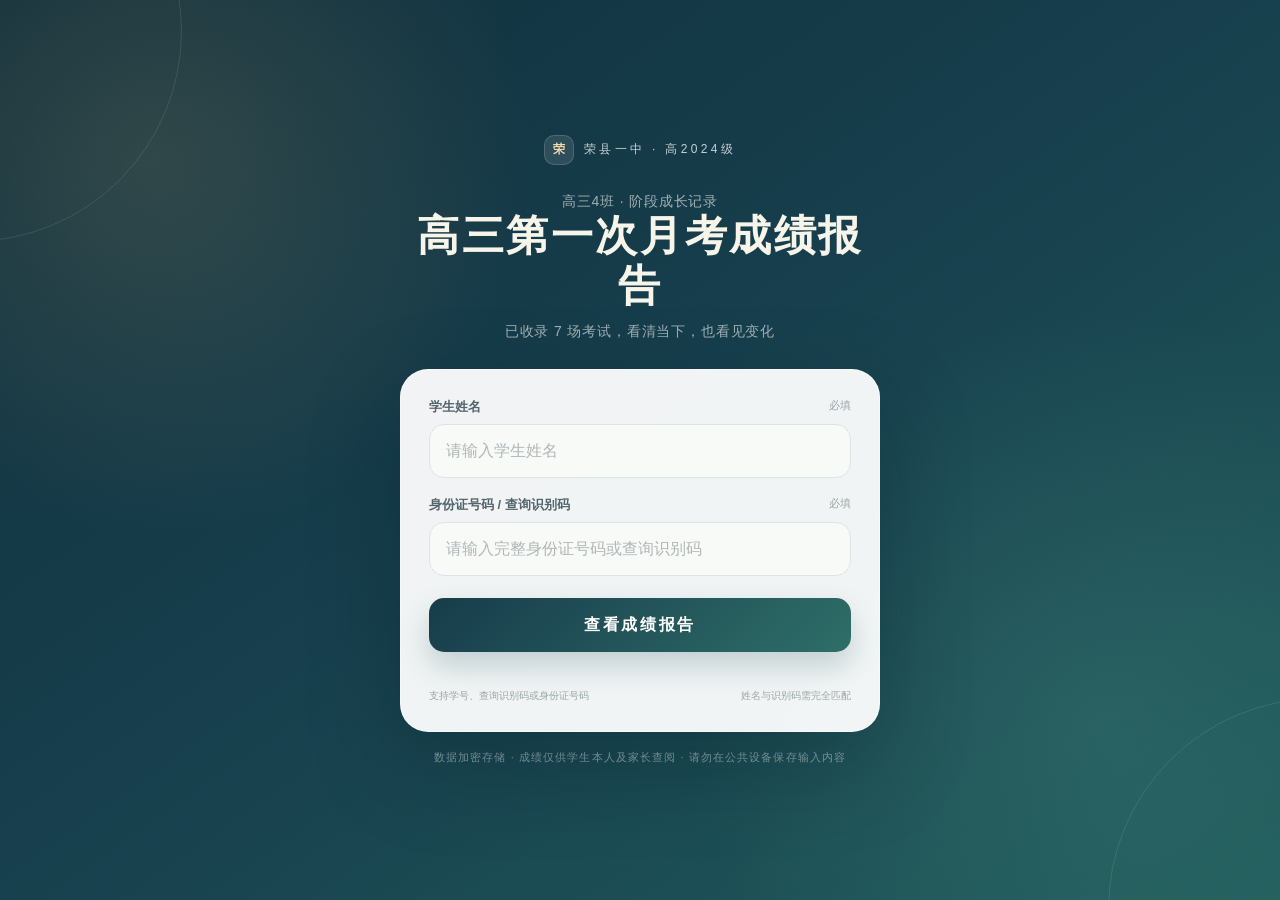
==== commit 8443249c: "fix: 未更新学生的报告标题沿用个人最新考试名称" ====
--- a/index.html
+++ b/index.html
@@ -929,7 +929,7 @@
 
     function renderReport(student) {
       const current = student.current;
-      const currentExamName = student.currentExam?.examName || activeDataMeta.latestExam || "本次考试";
+      const currentExamName = student.currentExam?.examName || student.exams?.[student.exams.length - 1]?.name || activeDataMeta.latestExam || "本次考试";
       const examCount = (student.exams || []).length;
       const overall = statusFor(current.controlDiff, current.bachelorDiff);
       const insights = createInsights(student);
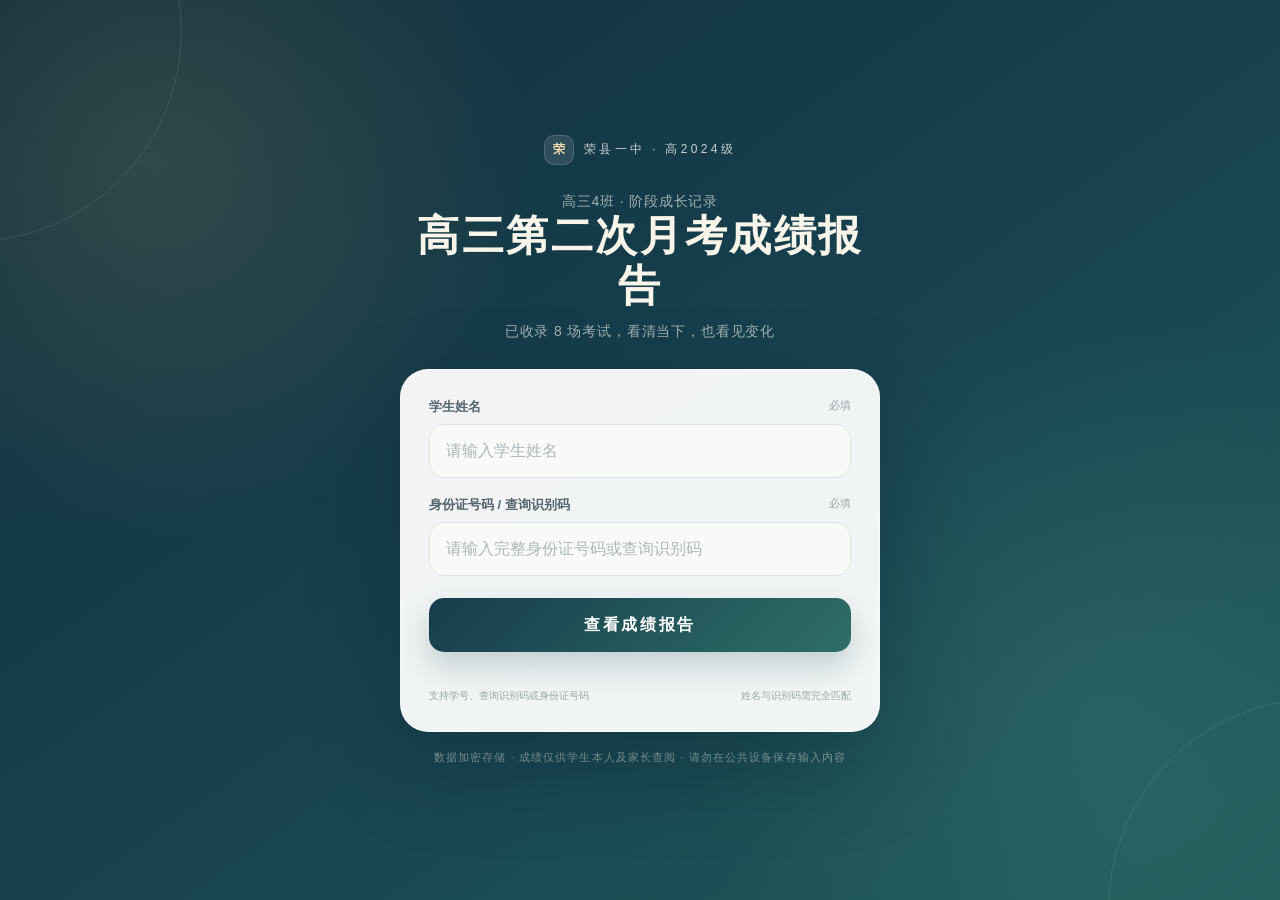
==== commit 556a3c79: "补齐考试52小题得分并完善小题导入与双入口发布 导入标准成绩表中的47名学生5398条小题记录，保留原始分数与历史考试。支持标准表、Excel/CSV/JSON小题上传、考试选择、匹配校验、重复替换与" ====
--- a/index.html
+++ b/index.html
@@ -3,6 +3,7 @@
 <head>
   <meta charset="utf-8">
   <meta name="viewport" content="width=device-width, initial-scale=1, viewport-fit=cover">
+  <link rel="stylesheet" href="question-data.css?v=20261010-questions">
   <meta name="color-scheme" content="light">
   <meta name="theme-color" content="#173c4b">
   <meta name="robots" content="noindex,nofollow,noarchive">
@@ -485,6 +486,7 @@
   </main>
 
   <script src="shared-crypto.js?v=20260829-1"></script>
+  <script src="question-data.js?v=20261010-questions"></script>
   <script>
     "use strict";
     const STUDENTS = [];
@@ -899,20 +901,7 @@
     }
 
     function knowledgeContent(student) {
-      const items = [];
-      for (const subject of SUBJECTS) {
-        const detail = (student.knowledge || {})[subject.key];
-        if (!detail?.weak?.length) continue;
-        for (const point of detail.weak.slice(0, 2)) {
-          items.push(`
-            <div class="knowledge-item">
-              <b>${subject.name}</b>
-              <span>${escapeHtml(point.knowledge)} · ${escapeHtml(point.question)}</span>
-              <small>失 ${fmt(point.loss)} 分</small>
-            </div>`);
-        }
-      }
-      return items.length ? items.join("") : `<p class="panel-subtitle">暂未匹配到小题知识点数据。</p>`;
+      return window.GradeQuestionData.render(student.knowledge, SUBJECTS);
     }
 
     function classContext(student) {
@@ -998,7 +987,7 @@
 
         <div class="detail-grid">
           <details class="panel fade-in">
-            <summary><div><h2 class="panel-title">小题与知识点</h2><p class="panel-subtitle">展开查看本次主要失分知识点</p></div><span class="summary-sign">＋</span></summary>
+            <summary><div><h2 class="panel-title">小题与知识点</h2><p class="panel-subtitle">展开查看各科小题得分、满分和知识点</p></div><span class="summary-sign">＋</span></summary>
             <div class="detail-body"><div class="knowledge-list">${knowledgeContent(student)}</div></div>
           </details>
           <details class="panel fade-in">
--- a/question-data.css
+++ b/question-data.css
@@ -0,0 +1,16 @@
+.question-note { margin: 0 0 12px; color: #68787d; font-size: 12px; line-height: 1.7; }
+.question-subject { min-width: 0; border: 1px solid #edf0ec; border-radius: 12px; overflow: hidden; }
+.question-subject > summary { display: flex; flex-wrap: wrap; align-items: center; gap: 5px 14px; padding: 14px; cursor: pointer; background: #fafaf7; list-style: none; }
+.question-subject > summary::-webkit-details-marker { display: none; }
+.question-subject > summary::after { content: "＋"; margin-left: auto; color: #587079; }
+.question-subject[open] > summary::after { content: "−"; }
+.question-subject > summary span { color: #68787d; font-size: 11px; }
+.question-subject > .question-note { padding: 10px 14px 0; margin-bottom: 6px; }
+.question-table-wrap { max-width: 100%; overflow-x: auto; }
+.question-table { width: 100%; border-collapse: collapse; text-align: left; font-size: 12px; font-variant-numeric: tabular-nums; }
+.question-table th, .question-table td { padding: 10px 12px; border-top: 1px solid #edf0ec; }
+.question-table thead th { color: #68787d; font-size: 11px; white-space: nowrap; }
+.question-table tbody th { font-weight: 500; white-space: nowrap; }
+.question-table td:nth-child(2) { min-width: 130px; line-height: 1.6; }
+.question-table td:nth-child(n+3) { white-space: nowrap; }
+@media (max-width: 480px) { .question-subject > summary { padding: 12px; } .question-table th, .question-table td { padding: 9px 8px; } }
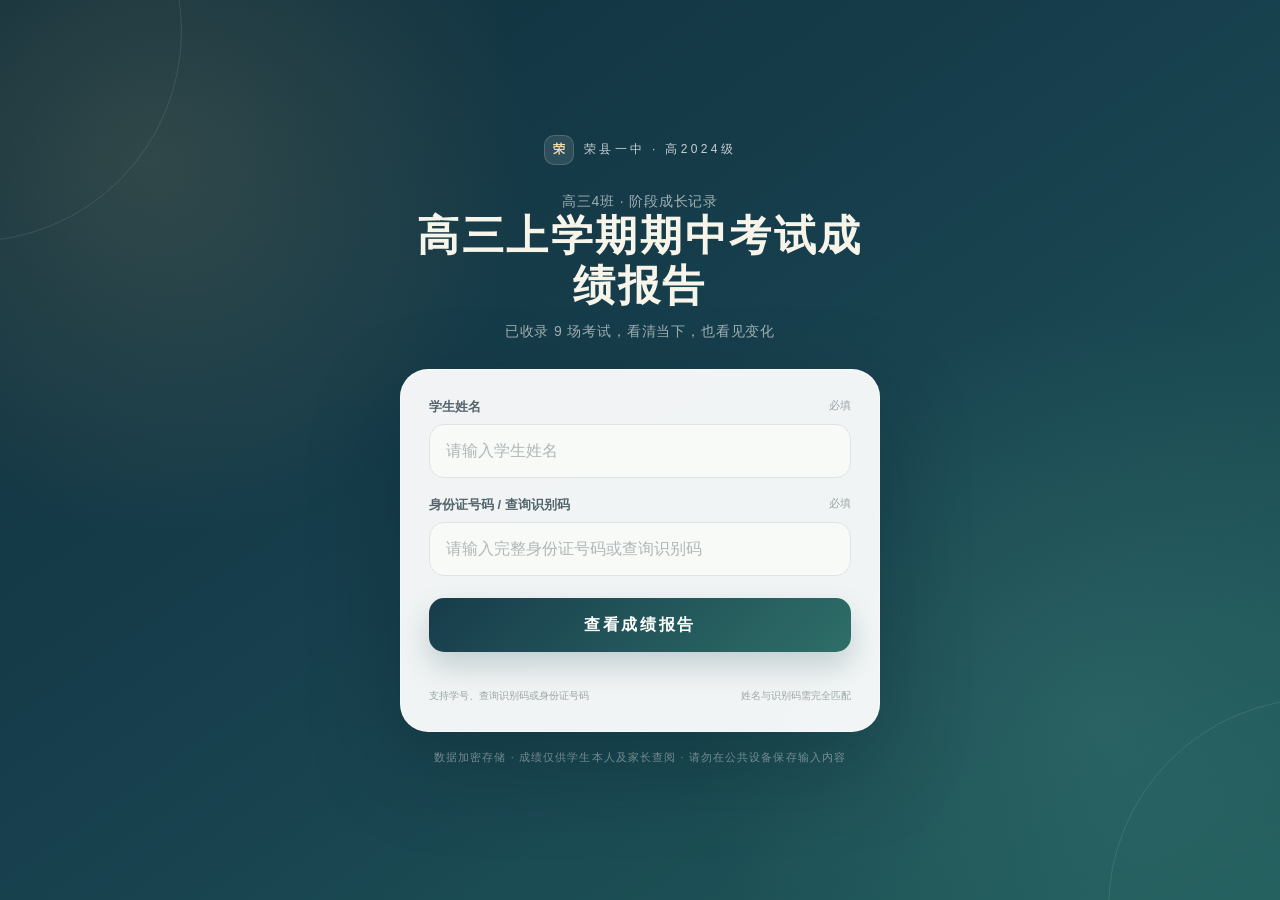
==== commit c51775fe: "fix: 避免完整成绩包在慢网络下过早超时 成绩及历次小题加密包约3.4MB，线上验证时下载超过原9秒期限，浏览器会中断查询。将两个入口的完整成绩包下载期限延长至60秒，版本文件及其他小文件仍沿用原9" ====
--- a/index.html
+++ b/index.html
@@ -611,7 +611,8 @@
       if (!dataBundlePromise) {
         const task = Promise.all([
           loadVersionInfo(),
-          fetchTextWithTimeout(`data/grade-data.v2.json?v=${Date.now()}`),
+          // 历次考试及小题组成的加密包较大，慢网络需要更长的下载时间。
+          fetchTextWithTimeout(`data/grade-data.v2.json?v=${Date.now()}`, 60000),
         ]).then(async ([version, rawBundle]) => {
           if (!rawBundle) {
             if (version) {
